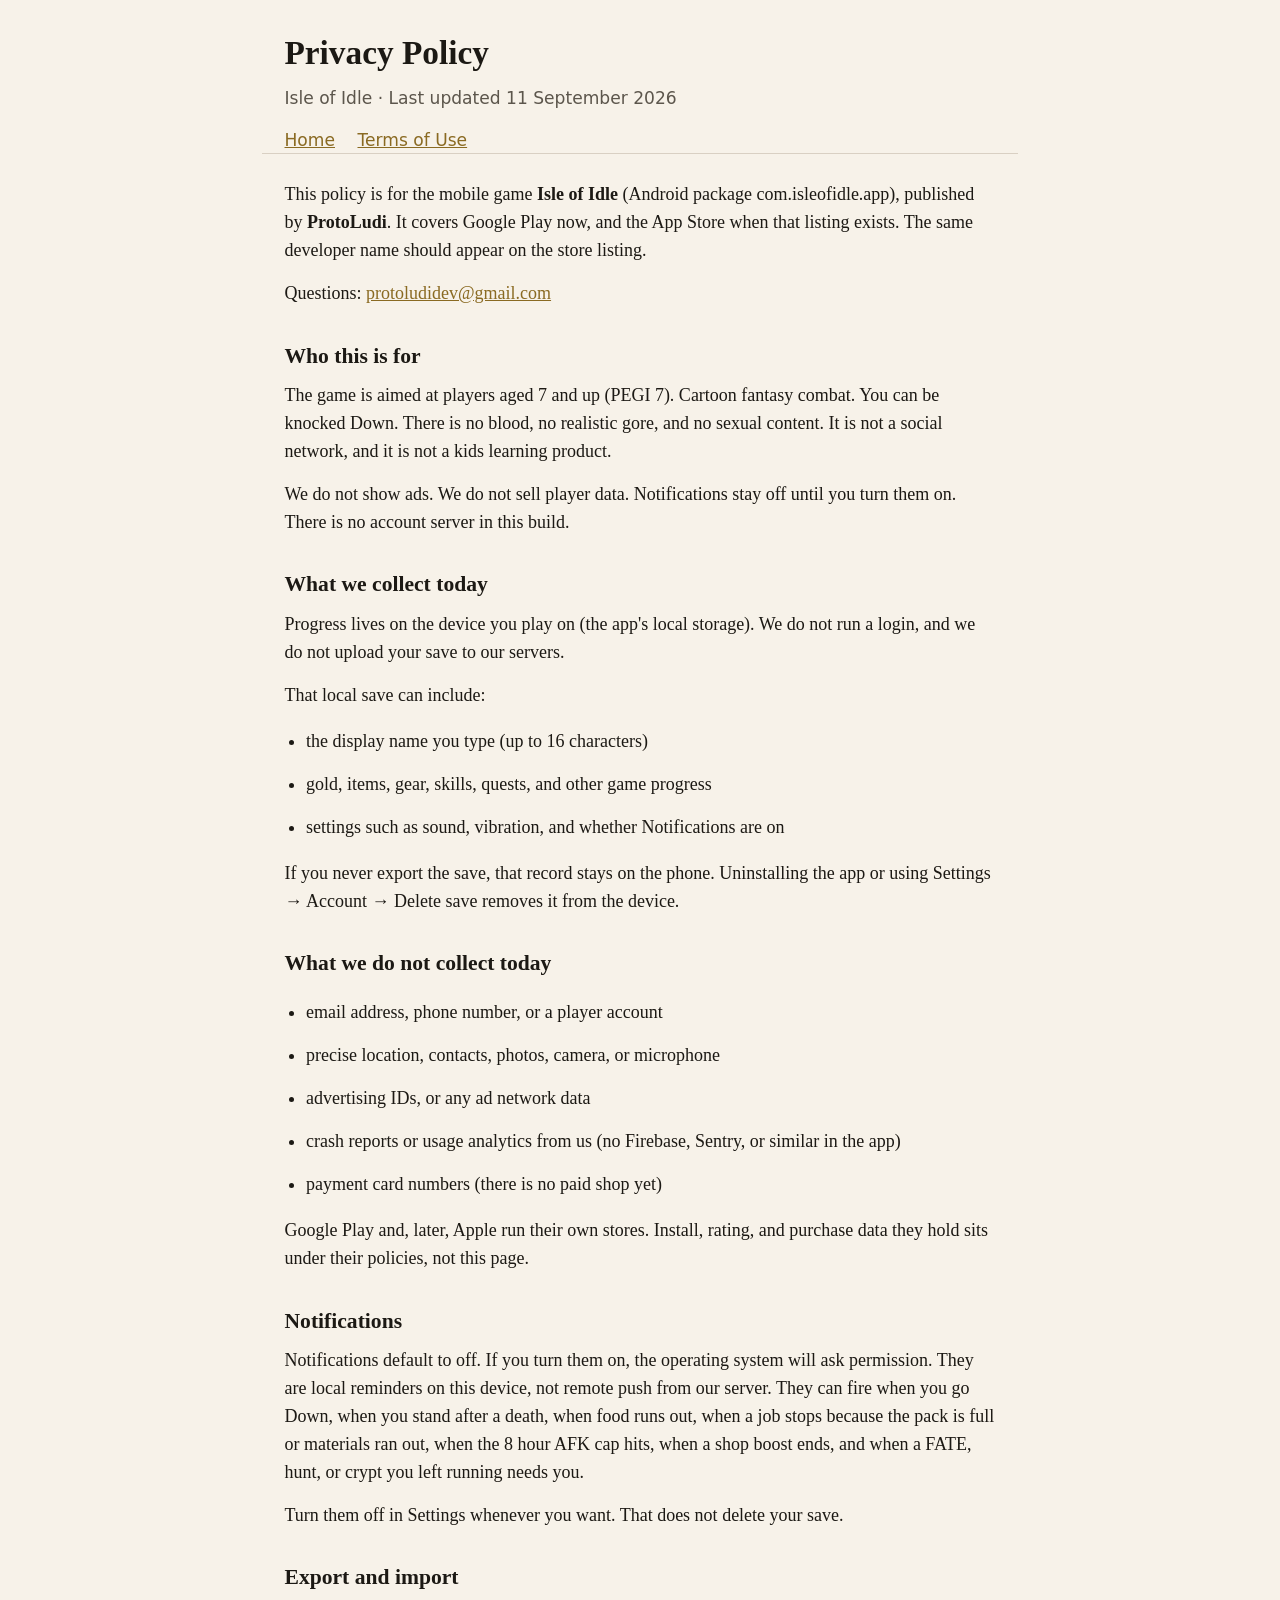
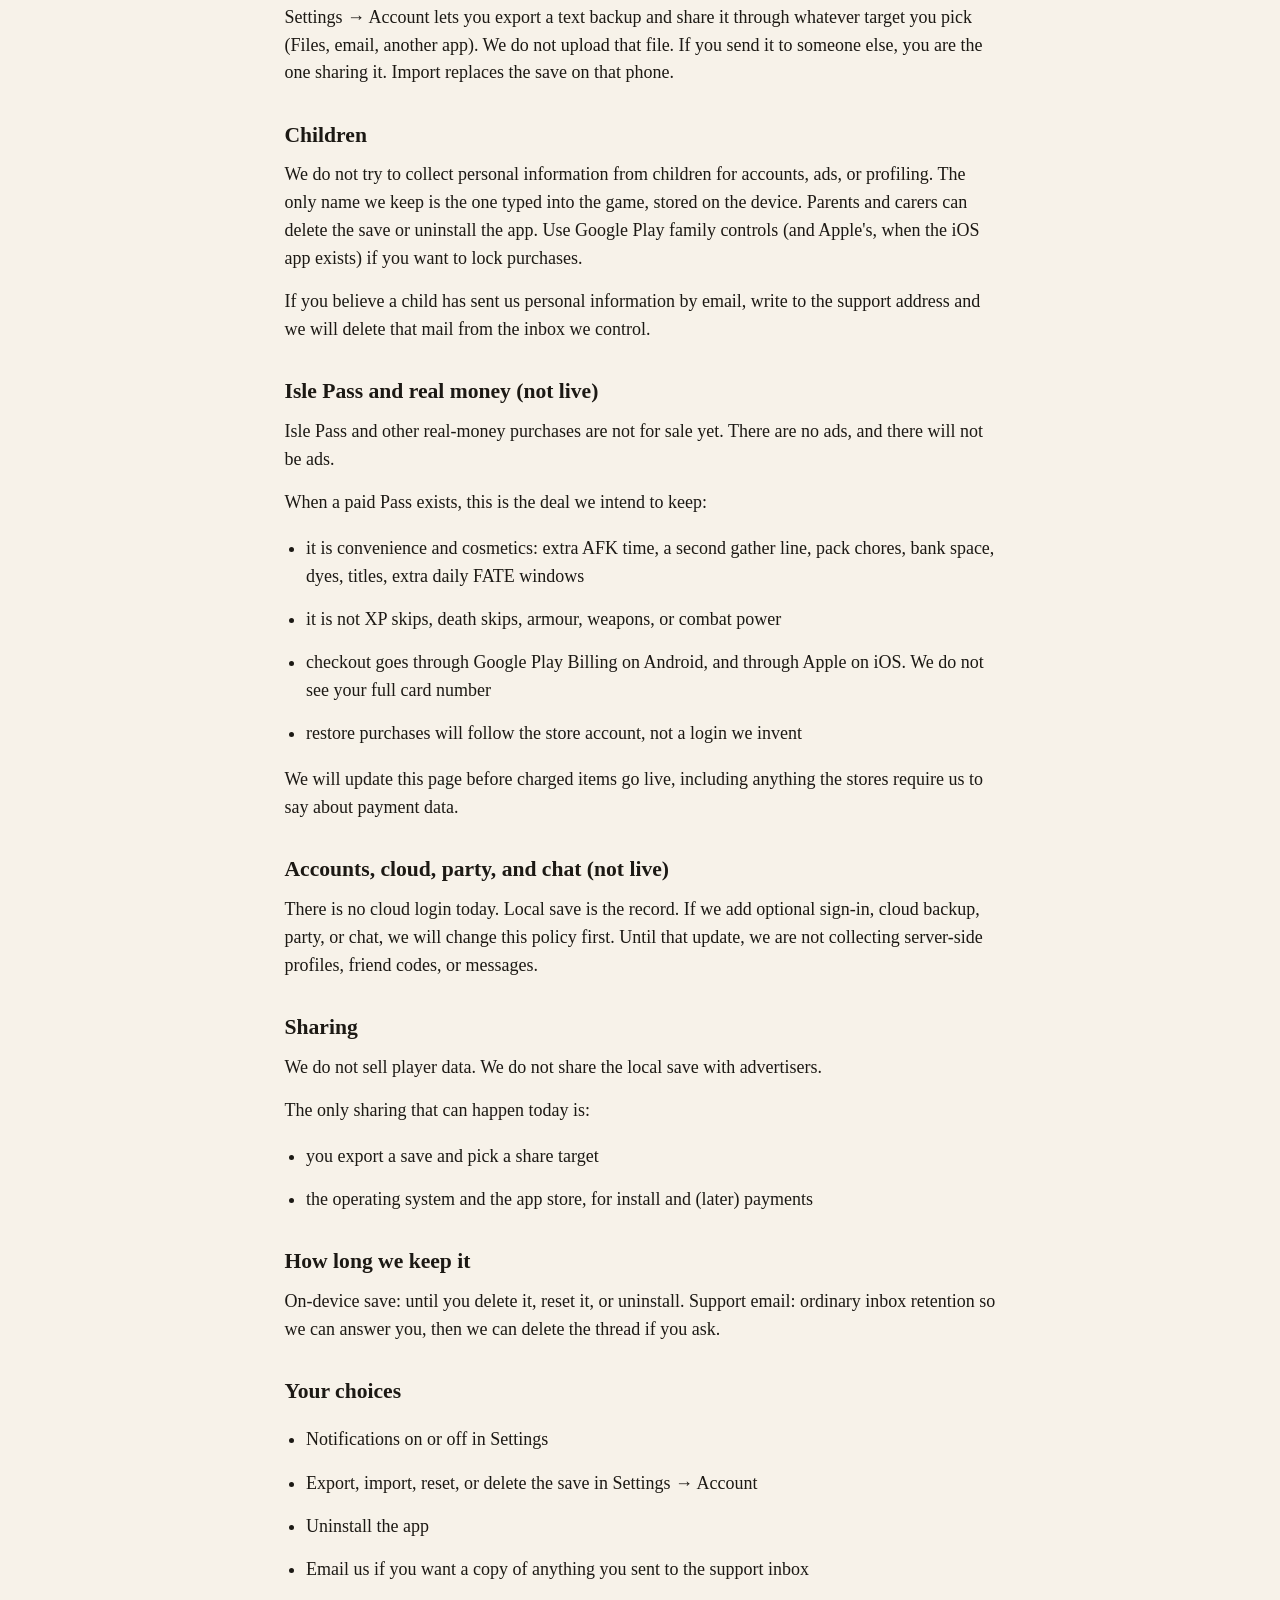
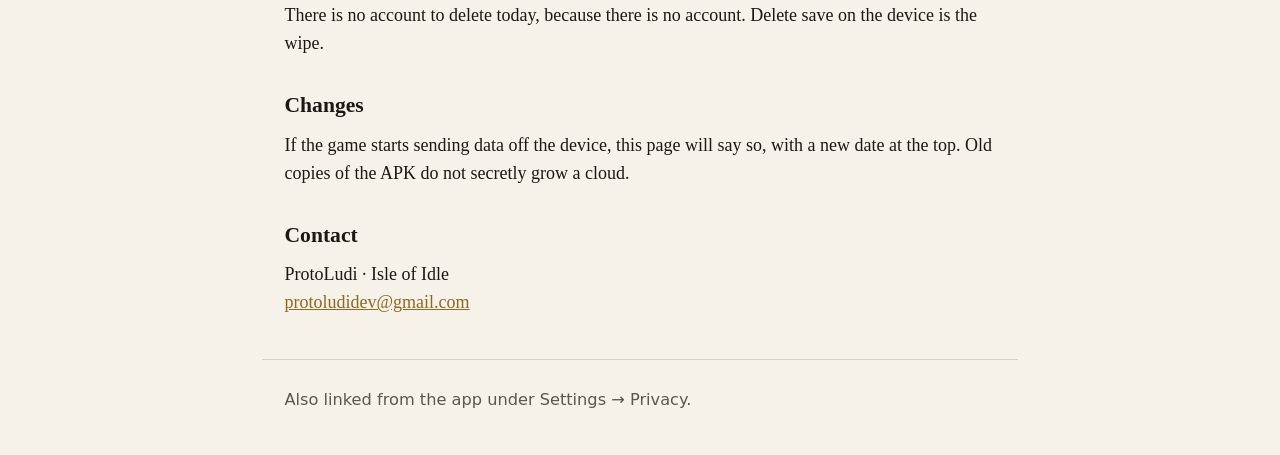
==== privacy/index.html @ cade4b21 "Publish Isle of Idle privacy and terms pages for Play Console. Co-authored-by: Cursor <cursoragent@c" ====
<!DOCTYPE html>
<html lang="en">
  <head>
    <meta charset="utf-8" />
    <meta name="viewport" content="width=device-width, initial-scale=1" />
    <title>Privacy Policy — Isle of Idle</title>
    <link rel="stylesheet" href="../legal.css" />
  </head>
  <body>
    <header>
      <h1>Privacy Policy</h1>
      <p class="meta">Isle of Idle · Last updated 11 September 2026</p>
      <nav>
        <a href="../">Home</a>
        <a href="../terms/">Terms of Use</a>
      </nav>
    </header>
    <main>
      <p>
        This policy is for the mobile game <strong>Isle of Idle</strong> (Android package
        com.isleofidle.app), published by <strong>ProtoLudi</strong>. It covers
        Google Play now, and the App Store when that listing exists. The same developer name
        should appear on the store listing.
      </p>
      <p>
        Questions: <a href="mailto:protoludidev@gmail.com">protoludidev@gmail.com</a>
      </p>

      <h2>Who this is for</h2>
      <p>
        The game is aimed at players aged 7 and up (PEGI 7). Cartoon fantasy combat. You can be
        knocked Down. There is no blood, no realistic gore, and no sexual content. It is not a
        social network, and it is not a kids learning product.
      </p>
      <p>
        We do not show ads. We do not sell player data. Notifications stay off until you turn
        them on. There is no account server in this build.
      </p>

      <h2>What we collect today</h2>
      <p>
        Progress lives on the device you play on (the app's local storage). We do not run a
        login, and we do not upload your save to our servers.
      </p>
      <p>That local save can include:</p>
      <ul>
        <li>the display name you type (up to 16 characters)</li>
        <li>gold, items, gear, skills, quests, and other game progress</li>
        <li>settings such as sound, vibration, and whether Notifications are on</li>
      </ul>
      <p>
        If you never export the save, that record stays on the phone. Uninstalling the app or
        using Settings → Account → Delete save removes it from the device.
      </p>

      <h2>What we do not collect today</h2>
      <ul>
        <li>email address, phone number, or a player account</li>
        <li>precise location, contacts, photos, camera, or microphone</li>
        <li>advertising IDs, or any ad network data</li>
        <li>crash reports or usage analytics from us (no Firebase, Sentry, or similar in the app)</li>
        <li>payment card numbers (there is no paid shop yet)</li>
      </ul>
      <p>
        Google Play and, later, Apple run their own stores. Install, rating, and purchase data
        they hold sits under their policies, not this page.
      </p>

      <h2>Notifications</h2>
      <p>
        Notifications default to off. If you turn them on, the operating system will ask
        permission. They are local reminders on this device, not remote push from our server.
        They can fire when you go Down, when you stand after a death, when food runs out, when a
        job stops because the pack is full or materials ran out, when the 8 hour AFK cap hits,
        when a shop boost ends, and when a FATE, hunt, or crypt you left running needs you.
      </p>
      <p>Turn them off in Settings whenever you want. That does not delete your save.</p>

      <h2>Export and import</h2>
      <p>
        Settings → Account lets you export a text backup and share it through whatever target
        you pick (Files, email, another app). We do not upload that file. If you send it to
        someone else, you are the one sharing it. Import replaces the save on that phone.
      </p>

      <h2>Children</h2>
      <p>
        We do not try to collect personal information from children for accounts, ads, or
        profiling. The only name we keep is the one typed into the game, stored on the device.
        Parents and carers can delete the save or uninstall the app. Use Google Play family
        controls (and Apple's, when the iOS app exists) if you want to lock purchases.
      </p>
      <p>
        If you believe a child has sent us personal information by email, write to the support
        address and we will delete that mail from the inbox we control.
      </p>

      <h2>Isle Pass and real money (not live)</h2>
      <p>
        Isle Pass and other real-money purchases are not for sale yet. There are no ads, and
        there will not be ads.
      </p>
      <p>When a paid Pass exists, this is the deal we intend to keep:</p>
      <ul>
        <li>
          it is convenience and cosmetics: extra AFK time, a second gather line, pack chores,
          bank space, dyes, titles, extra daily FATE windows
        </li>
        <li>it is not XP skips, death skips, armour, weapons, or combat power</li>
        <li>
          checkout goes through Google Play Billing on Android, and through Apple on iOS. We do
          not see your full card number
        </li>
        <li>restore purchases will follow the store account, not a login we invent</li>
      </ul>
      <p>
        We will update this page before charged items go live, including anything the stores
        require us to say about payment data.
      </p>

      <h2>Accounts, cloud, party, and chat (not live)</h2>
      <p>
        There is no cloud login today. Local save is the record. If we add optional sign-in,
        cloud backup, party, or chat, we will change this policy first. Until that update, we
        are not collecting server-side profiles, friend codes, or messages.
      </p>

      <h2>Sharing</h2>
      <p>We do not sell player data. We do not share the local save with advertisers.</p>
      <p>The only sharing that can happen today is:</p>
      <ul>
        <li>you export a save and pick a share target</li>
        <li>the operating system and the app store, for install and (later) payments</li>
      </ul>

      <h2>How long we keep it</h2>
      <p>
        On-device save: until you delete it, reset it, or uninstall. Support email: ordinary
        inbox retention so we can answer you, then we can delete the thread if you ask.
      </p>

      <h2>Your choices</h2>
      <ul>
        <li>Notifications on or off in Settings</li>
        <li>Export, import, reset, or delete the save in Settings → Account</li>
        <li>Uninstall the app</li>
        <li>Email us if you want a copy of anything you sent to the support inbox</li>
      </ul>
      <p>
        There is no account to delete today, because there is no account. Delete save on the
        device is the wipe.
      </p>

      <h2>Changes</h2>
      <p>
        If the game starts sending data off the device, this page will say so, with a new date
        at the top. Old copies of the APK do not secretly grow a cloud.
      </p>

      <h2>Contact</h2>
      <p>
        ProtoLudi · Isle of Idle<br />
        <a href="mailto:protoludidev@gmail.com">protoludidev@gmail.com</a>
      </p>
    </main>
    <footer>
      <p>Also linked from the app under Settings → Privacy.</p>
    </footer>
  </body>
</html>
---- legal.css ----
:root {
  color-scheme: light;
  --ink: #1c1914;
  --muted: #5c564c;
  --line: #d9d0c3;
  --paper: #f7f2e9;
  --gold: #8a6a22;
}

* {
  box-sizing: border-box;
}

html,
body {
  margin: 0;
  padding: 0;
  background: var(--paper);
  color: var(--ink);
  font: 18px/1.55 Georgia, "Times New Roman", serif;
}

a {
  color: var(--gold);
}

header,
main,
footer {
  max-width: 42rem;
  margin: 0 auto;
  padding: 1.5rem 1.25rem;
}

header {
  padding-bottom: 0;
  border-bottom: 1px solid var(--line);
}

nav {
  display: flex;
  flex-wrap: wrap;
  gap: 0.75rem 1.25rem;
  margin-top: 0.75rem;
  font-family: system-ui, sans-serif;
  font-size: 0.95rem;
}

h1 {
  font-size: 1.85rem;
  margin: 0 0 0.35rem;
}

h2 {
  font-size: 1.2rem;
  margin: 1.75rem 0 0.5rem;
}

p,
li {
  margin: 0 0 0.85rem;
}

ul {
  padding-left: 1.2rem;
}

.meta {
  color: var(--muted);
  font-family: system-ui, sans-serif;
  font-size: 0.95rem;
}

footer {
  color: var(--muted);
  font-family: system-ui, sans-serif;
  font-size: 0.9rem;
  border-top: 1px solid var(--line);
}
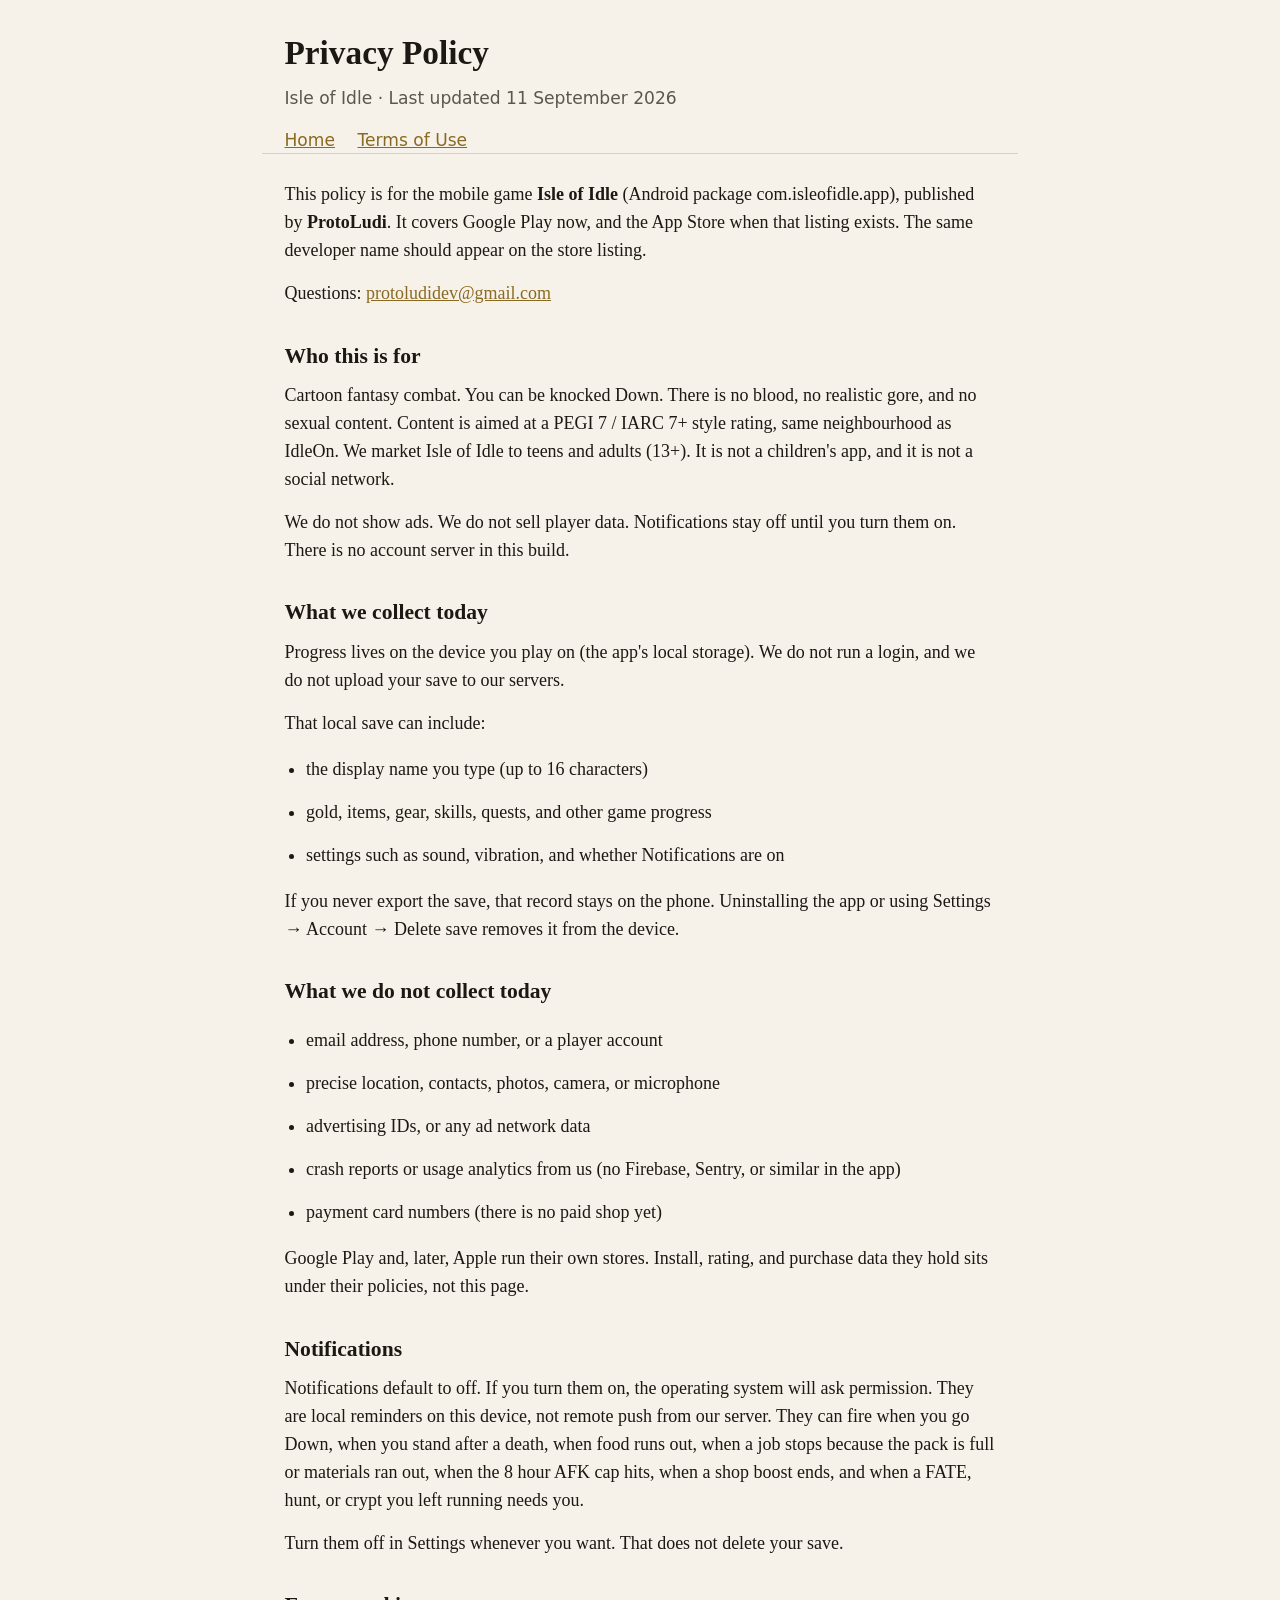
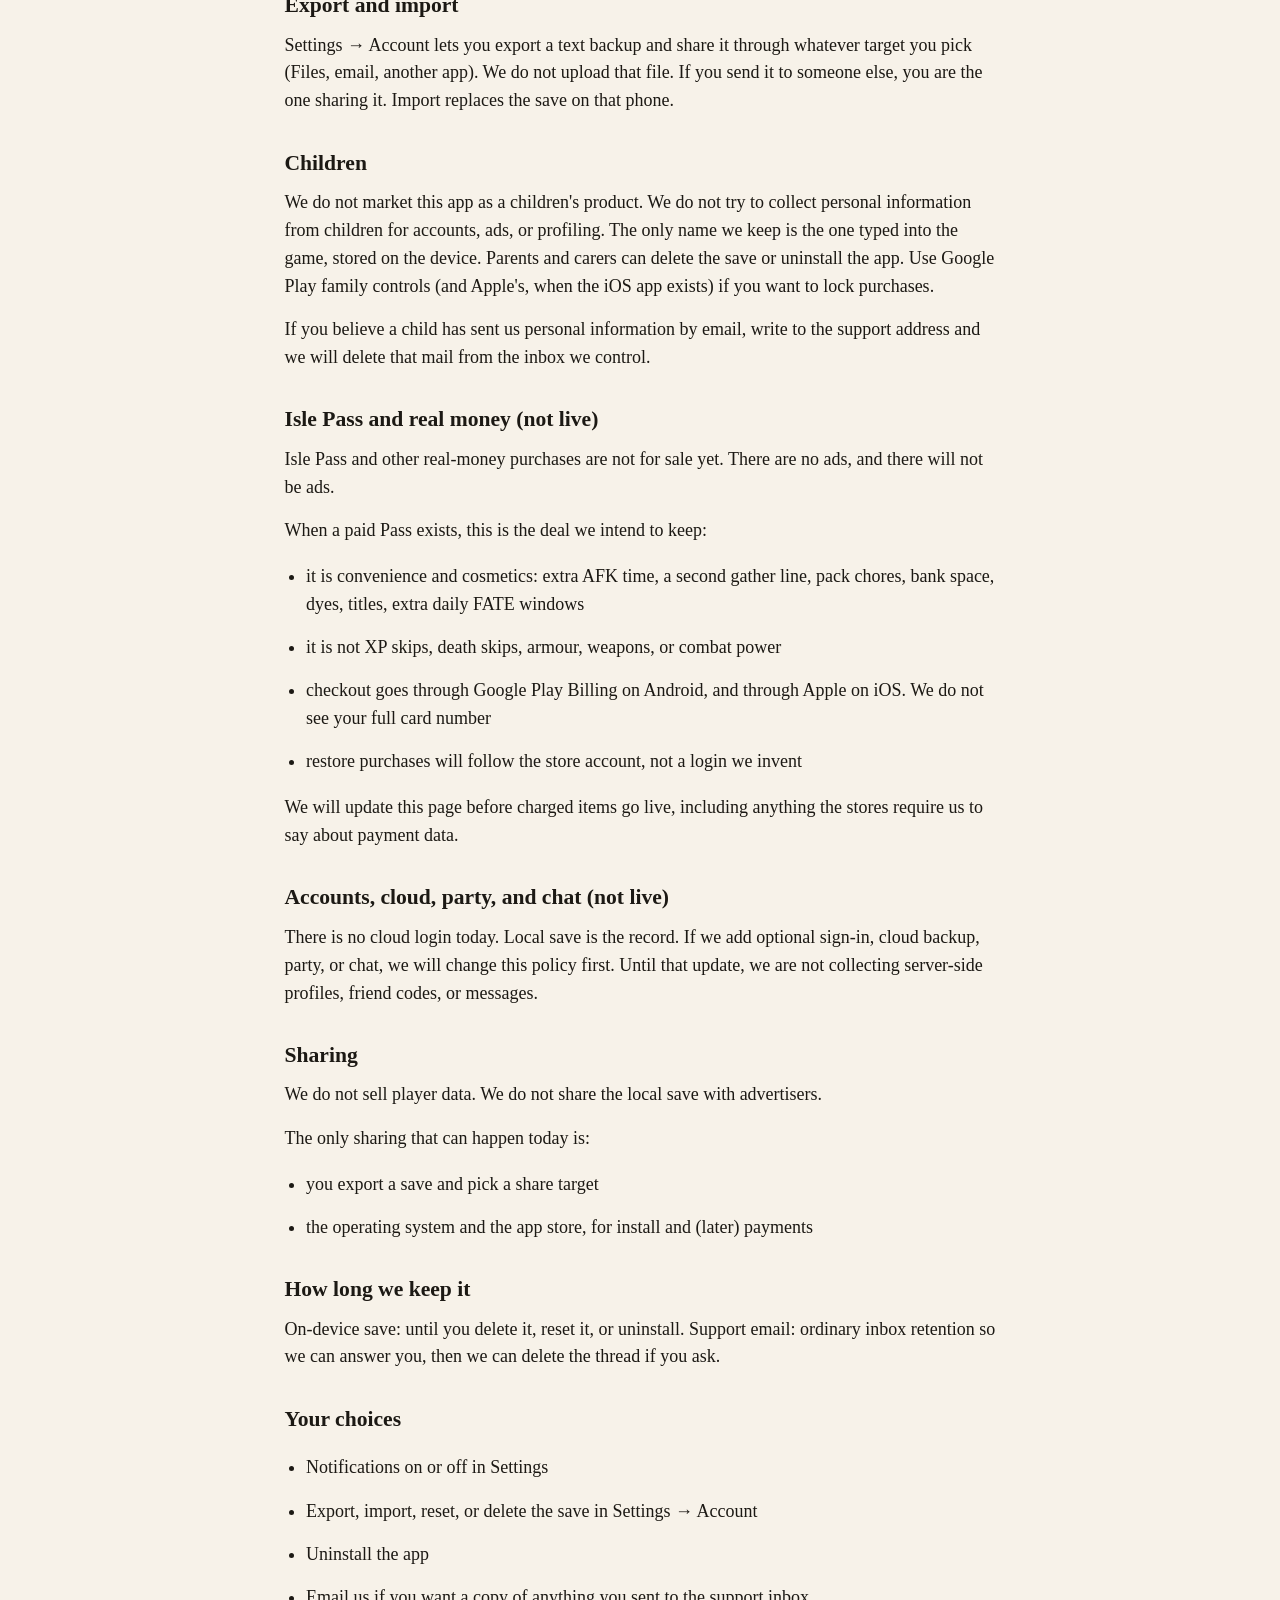
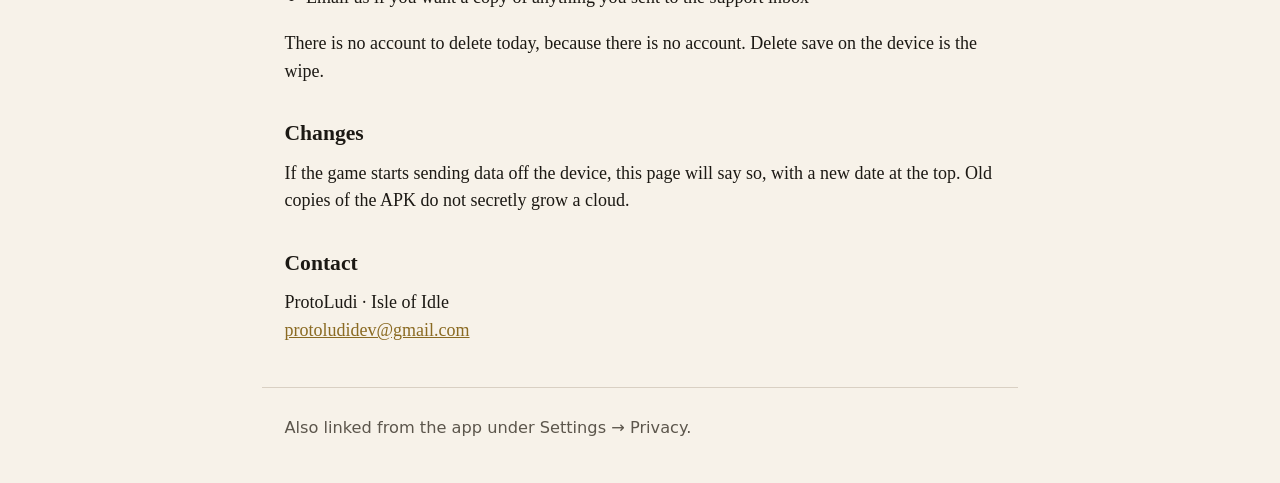
==== commit 08f1aa45: "Clarify PEGI 7 content vs 13+ marketing so Play Families does not apply. Co-authored-by: Cursor <cur" ====
--- a/privacy/index.html
+++ b/privacy/index.html
@@ -28,9 +28,9 @@
 
       <h2>Who this is for</h2>
       <p>
-        The game is aimed at players aged 7 and up (PEGI 7). Cartoon fantasy combat. You can be
-        knocked Down. There is no blood, no realistic gore, and no sexual content. It is not a
-        social network, and it is not a kids learning product.
+        Cartoon fantasy combat. You can be knocked Down. There is no blood, no realistic gore, and no sexual
+        content. Content is aimed at a PEGI 7 / IARC 7+ style rating, same neighbourhood as IdleOn. We market
+        Isle of Idle to teens and adults (13+). It is not a children's app, and it is not a social network.
       </p>
       <p>
         We do not show ads. We do not sell player data. Notifications stay off until you turn
@@ -85,9 +85,9 @@
 
       <h2>Children</h2>
       <p>
-        We do not try to collect personal information from children for accounts, ads, or
-        profiling. The only name we keep is the one typed into the game, stored on the device.
-        Parents and carers can delete the save or uninstall the app. Use Google Play family
+        We do not market this app as a children's product. We do not try to collect personal information from
+        children for accounts, ads, or profiling. The only name we keep is the one typed into the game, stored
+        on the device. Parents and carers can delete the save or uninstall the app. Use Google Play family
         controls (and Apple's, when the iOS app exists) if you want to lock purchases.
       </p>
       <p>
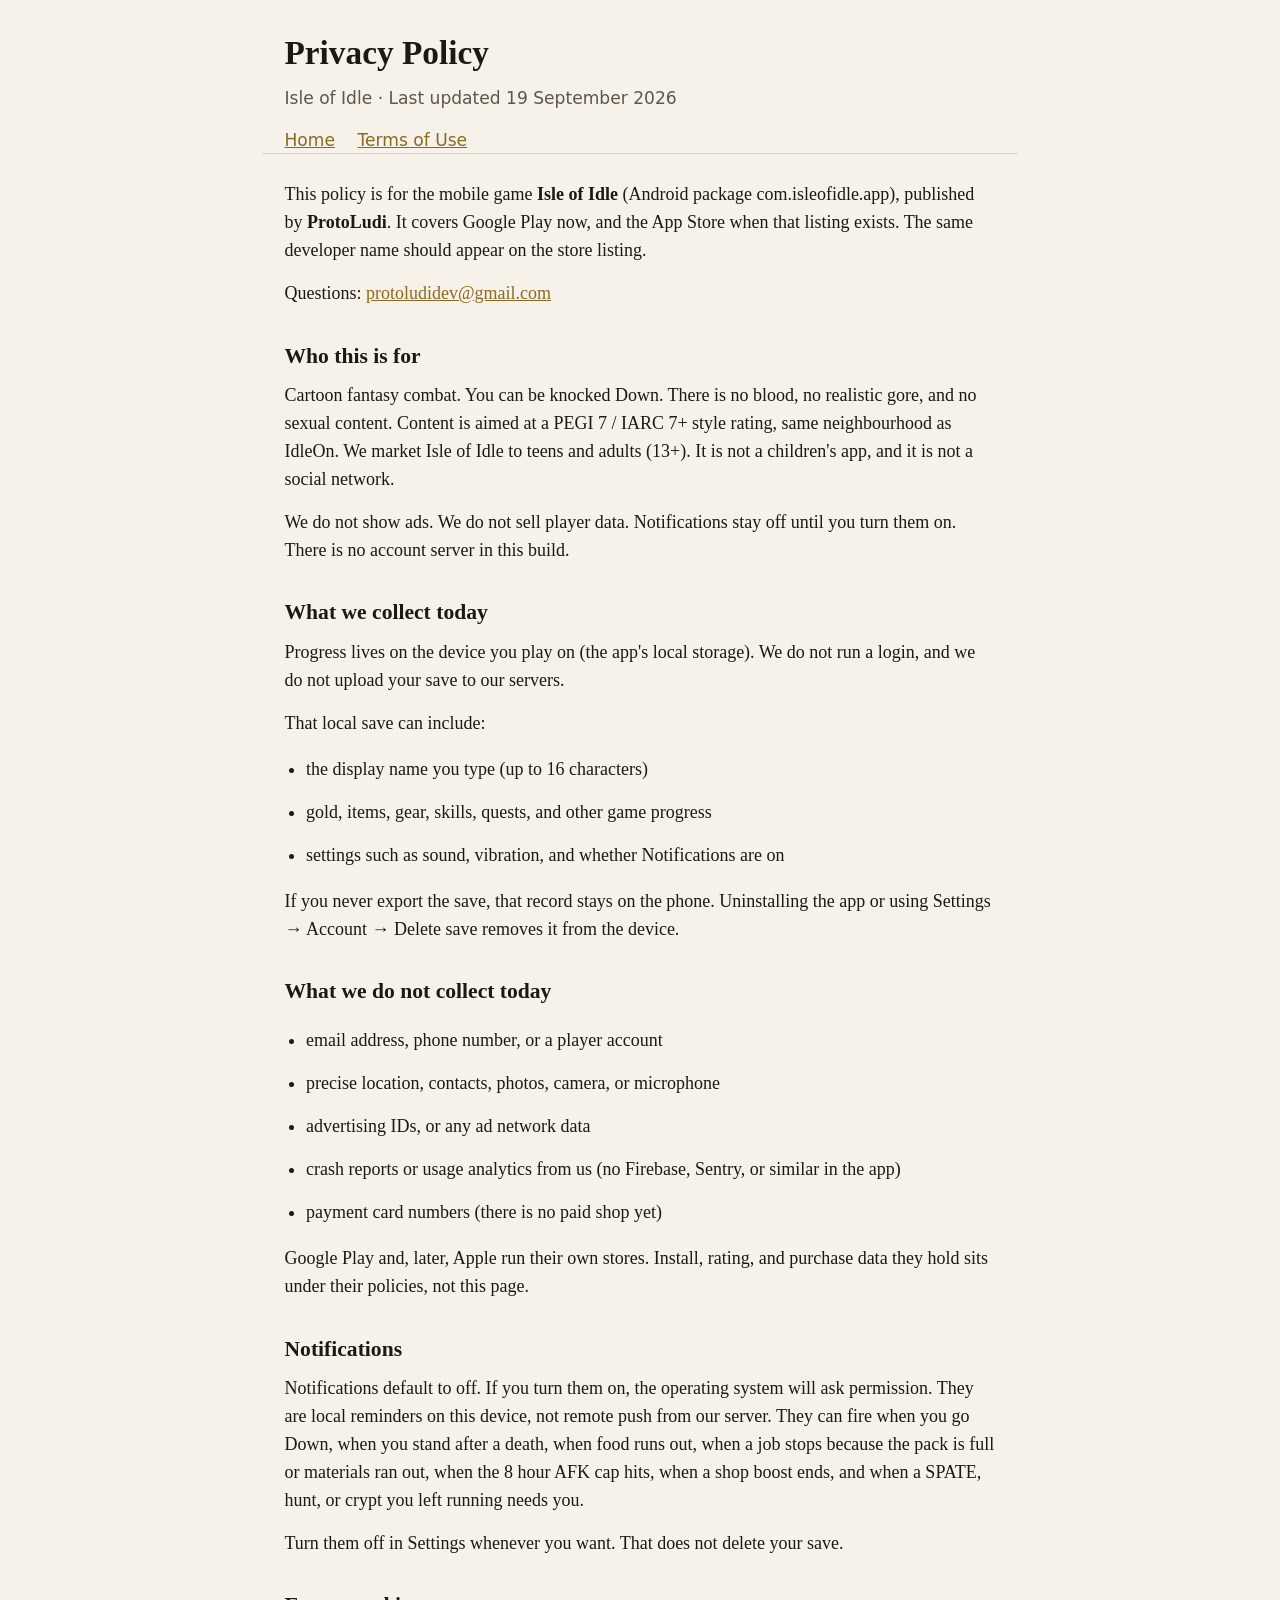
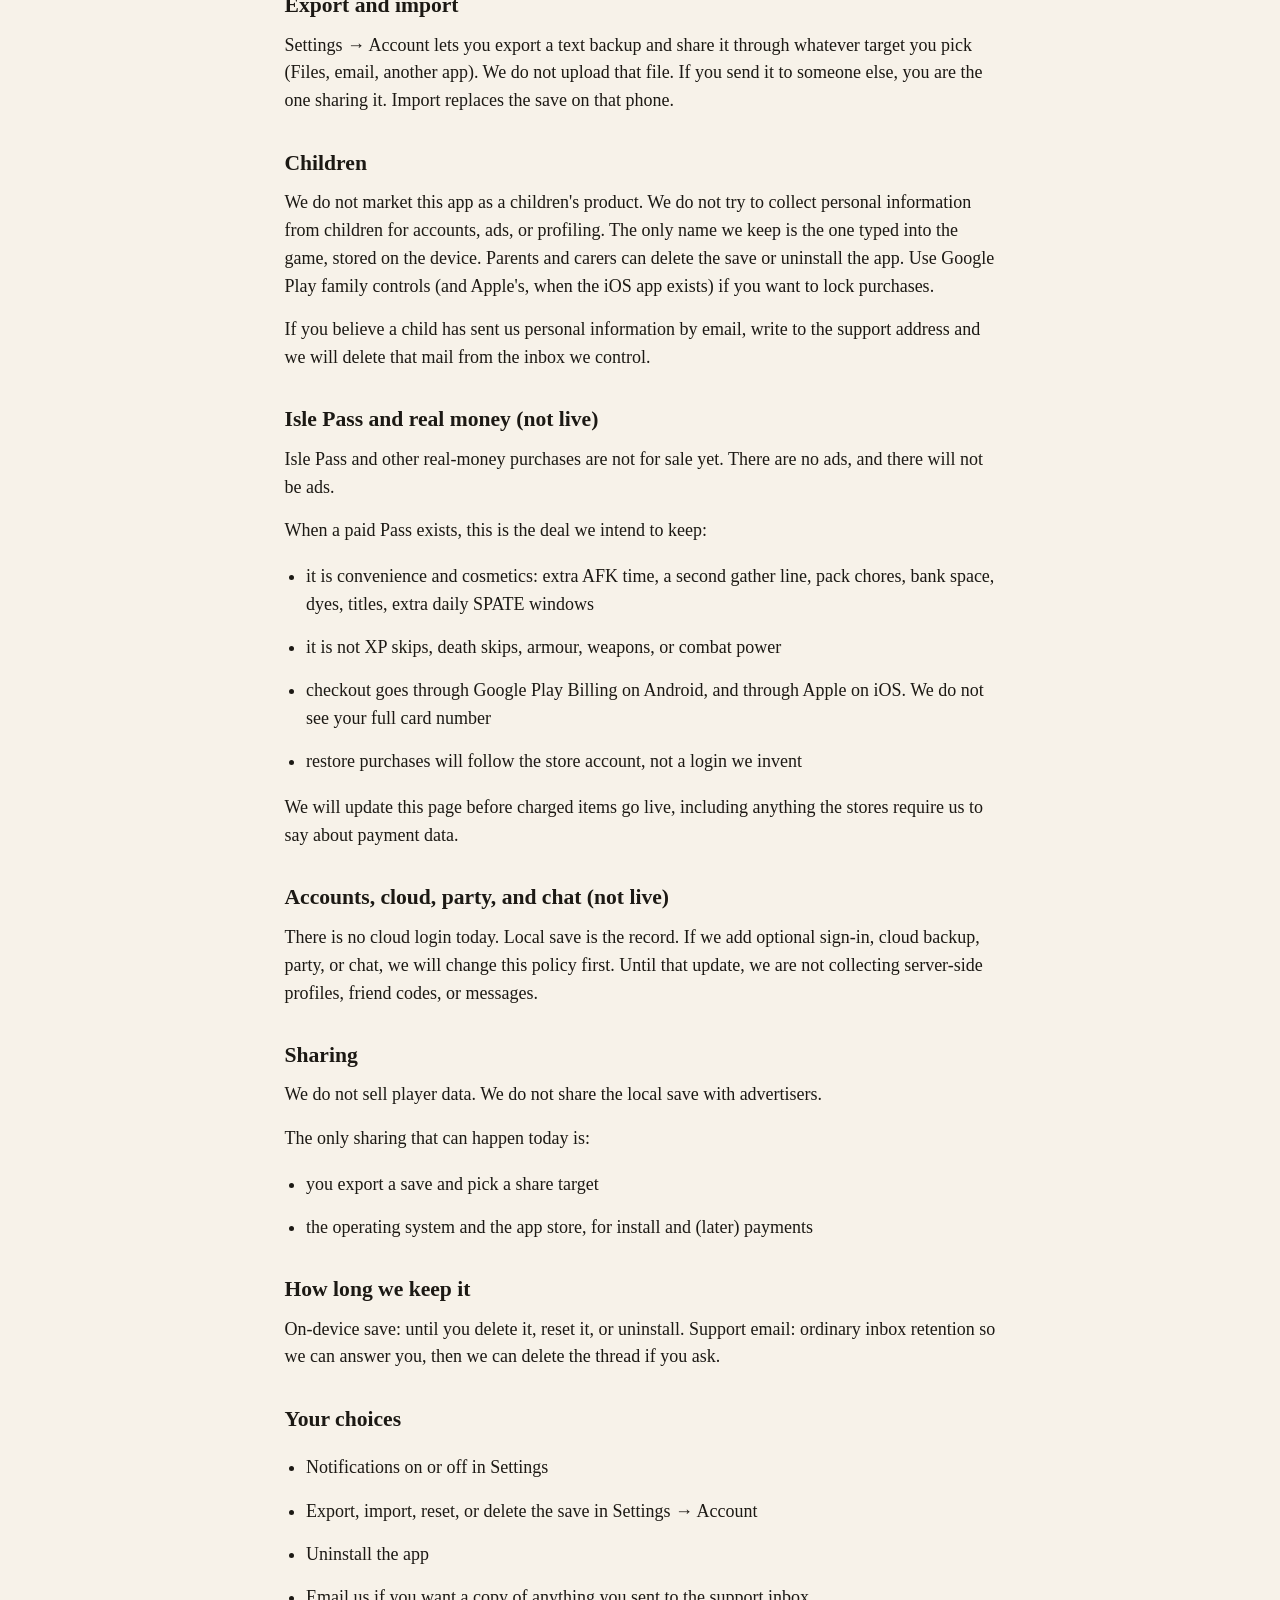
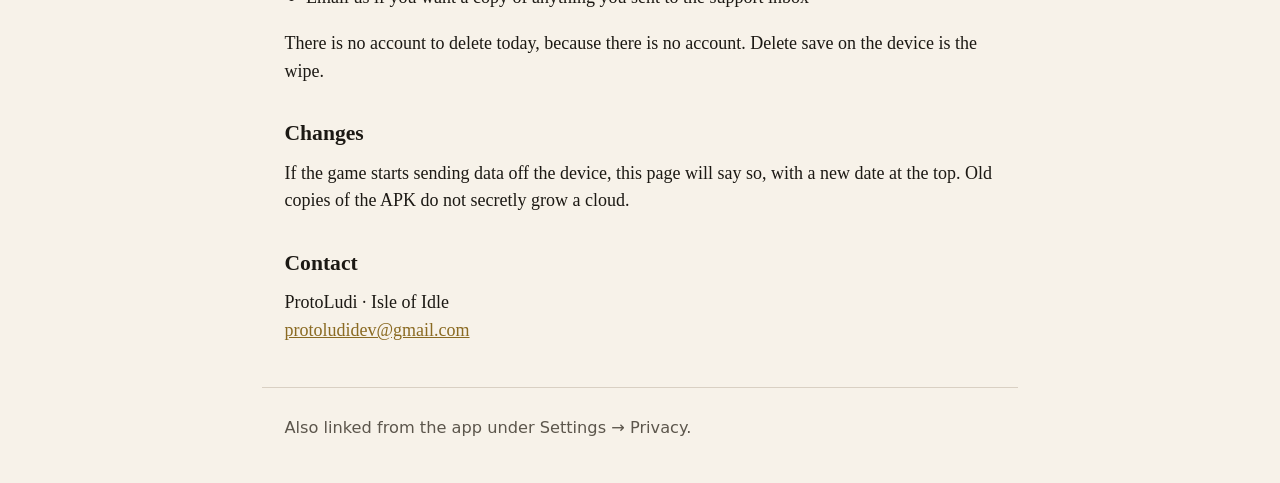
==== commit dba1c3b2: "Update index.html Change of FATE to SPATE" ====
--- a/privacy/index.html
+++ b/privacy/index.html
@@ -9,7 +9,7 @@
   <body>
     <header>
       <h1>Privacy Policy</h1>
-      <p class="meta">Isle of Idle · Last updated 11 September 2026</p>
+      <p class="meta">Isle of Idle · Last updated 19 September 2026</p>
       <nav>
         <a href="../">Home</a>
         <a href="../terms/">Terms of Use</a>
@@ -72,7 +72,7 @@
         permission. They are local reminders on this device, not remote push from our server.
         They can fire when you go Down, when you stand after a death, when food runs out, when a
         job stops because the pack is full or materials ran out, when the 8 hour AFK cap hits,
-        when a shop boost ends, and when a FATE, hunt, or crypt you left running needs you.
+        when a shop boost ends, and when a SPATE, hunt, or crypt you left running needs you.
       </p>
       <p>Turn them off in Settings whenever you want. That does not delete your save.</p>
 
@@ -104,7 +104,7 @@
       <ul>
         <li>
           it is convenience and cosmetics: extra AFK time, a second gather line, pack chores,
-          bank space, dyes, titles, extra daily FATE windows
+          bank space, dyes, titles, extra daily SPATE windows
         </li>
         <li>it is not XP skips, death skips, armour, weapons, or combat power</li>
         <li>
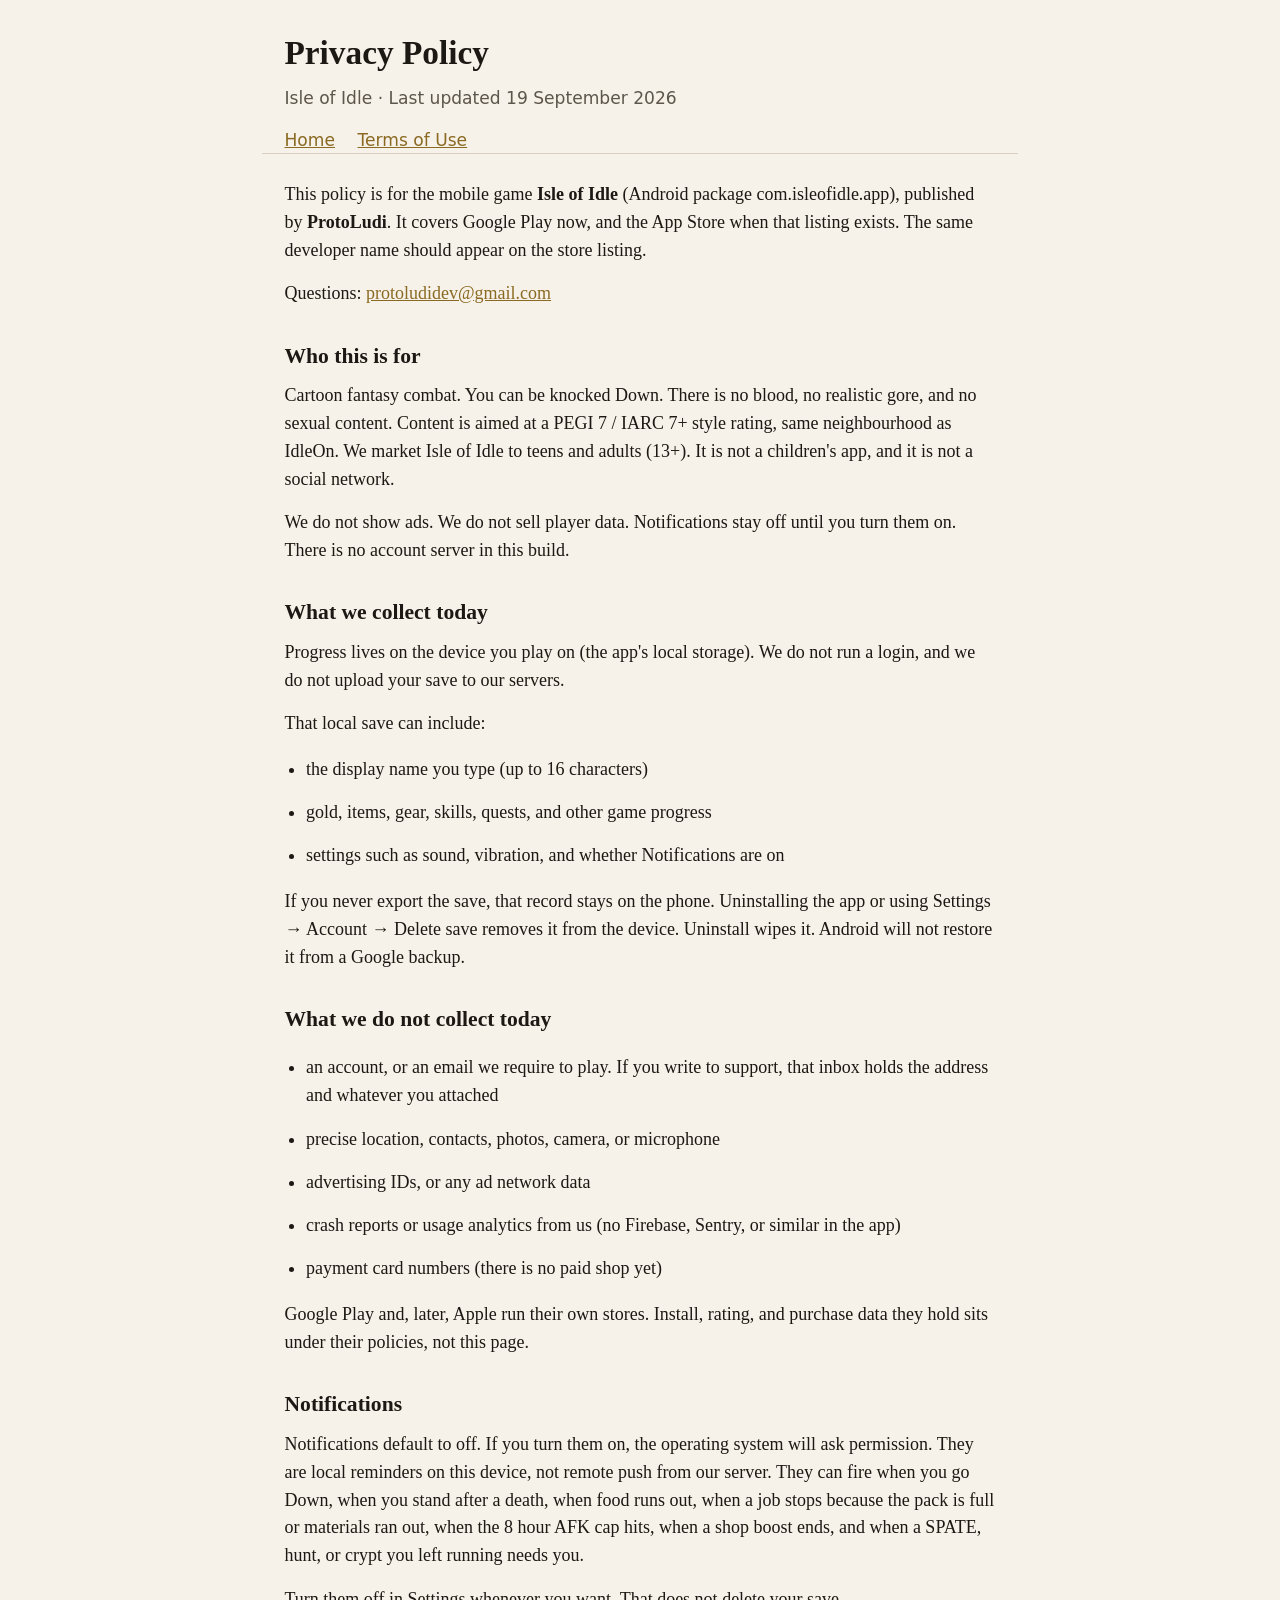
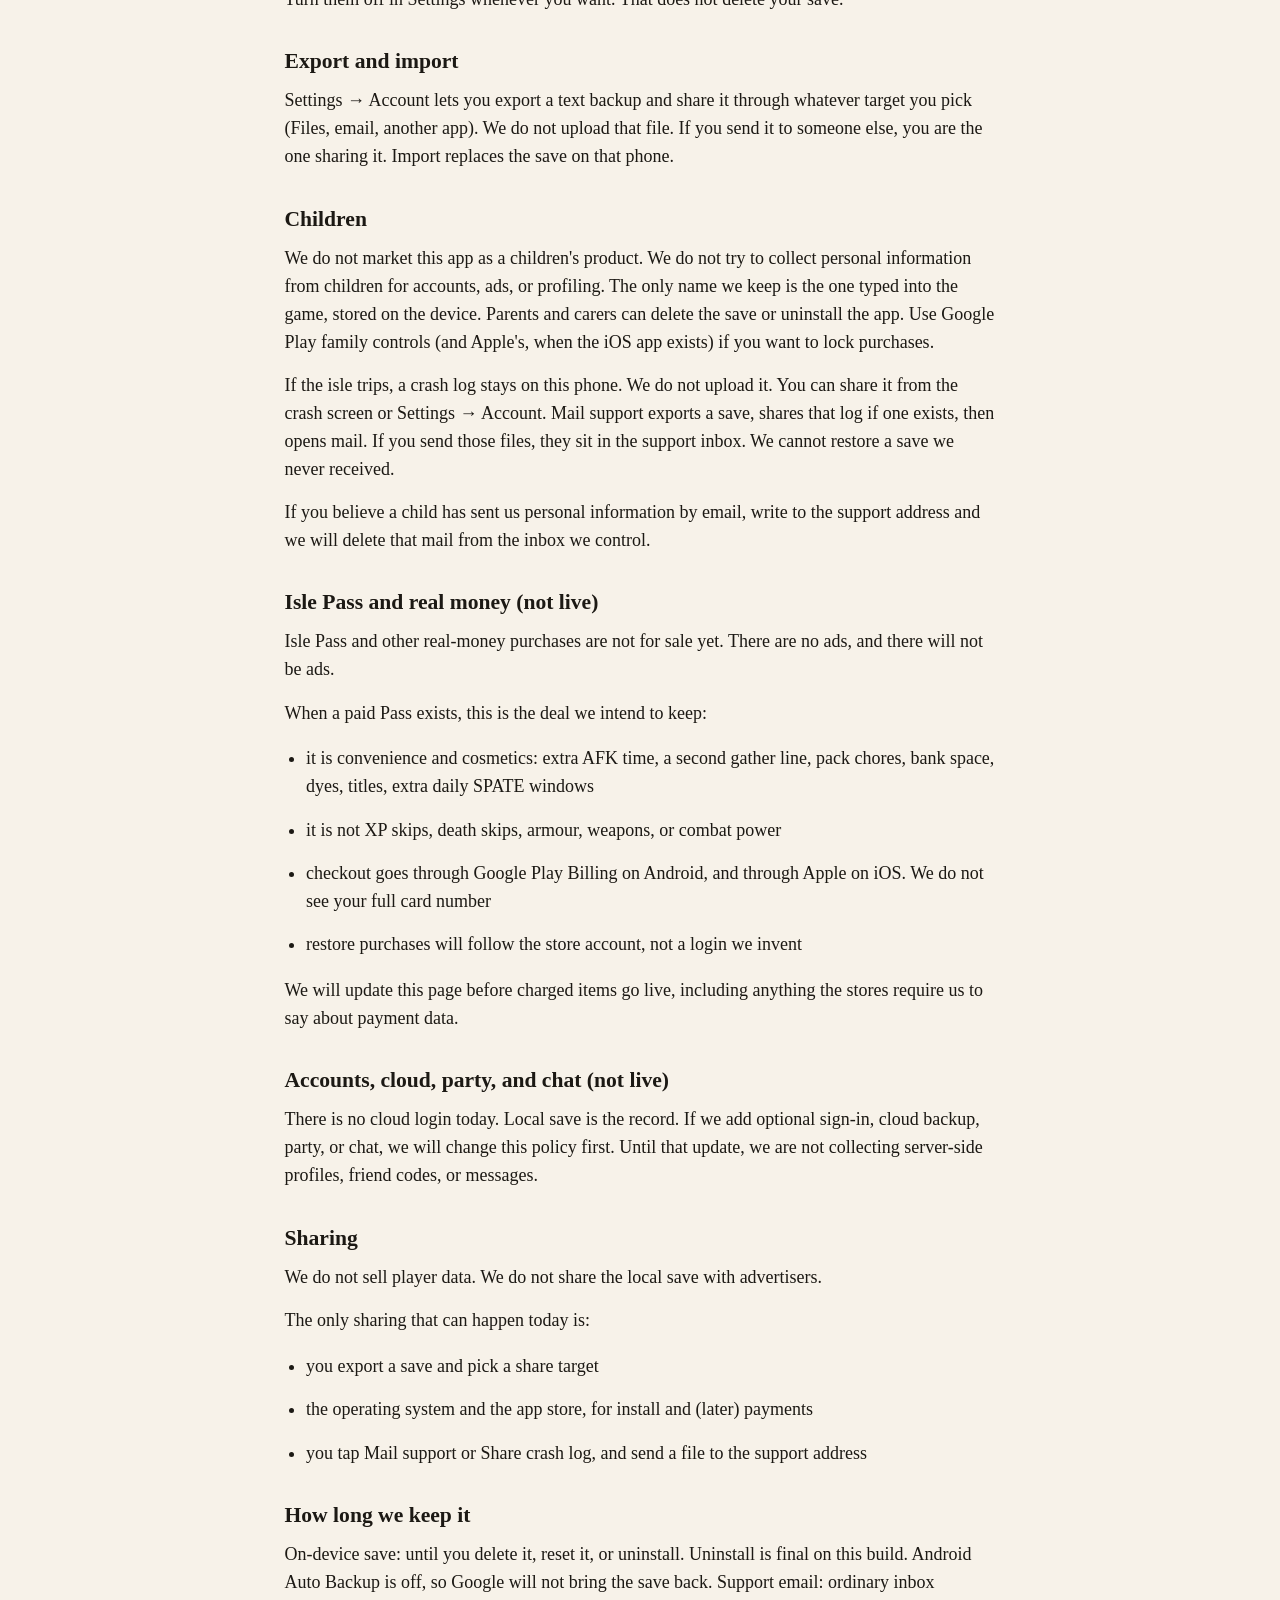
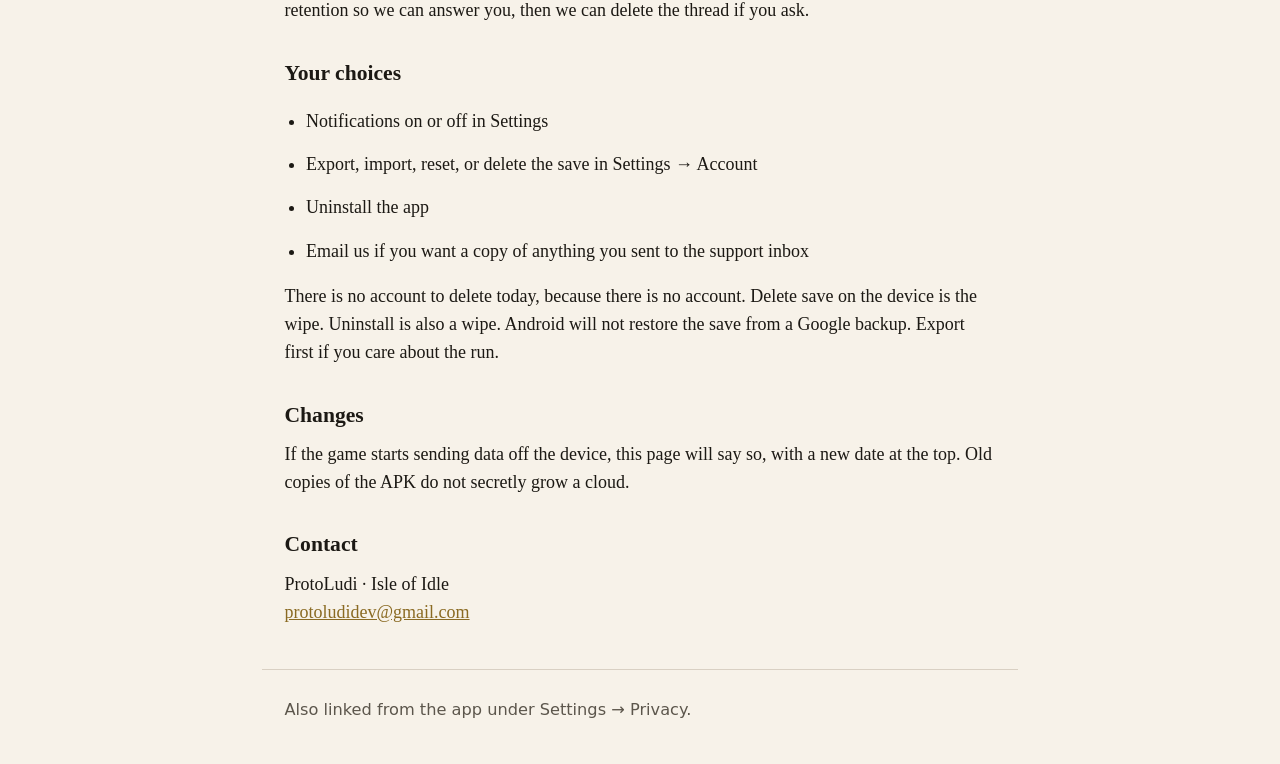
==== commit 1b6e3493: "Update index.html amendments to data" ====
--- a/privacy/index.html
+++ b/privacy/index.html
@@ -49,13 +49,12 @@
         <li>settings such as sound, vibration, and whether Notifications are on</li>
       </ul>
       <p>
-        If you never export the save, that record stays on the phone. Uninstalling the app or
-        using Settings → Account → Delete save removes it from the device.
+        If you never export the save, that record stays on the phone. Uninstalling the app or using Settings → Account → Delete save removes it from the device. Uninstall wipes it. Android will not restore it from a Google backup.
       </p>
 
       <h2>What we do not collect today</h2>
       <ul>
-        <li>email address, phone number, or a player account</li>
+        <li>an account, or an email we require to play. If you write to support, that inbox holds the address and whatever you attached</li>
         <li>precise location, contacts, photos, camera, or microphone</li>
         <li>advertising IDs, or any ad network data</li>
         <li>crash reports or usage analytics from us (no Firebase, Sentry, or similar in the app)</li>
@@ -89,6 +88,9 @@
         children for accounts, ads, or profiling. The only name we keep is the one typed into the game, stored
         on the device. Parents and carers can delete the save or uninstall the app. Use Google Play family
         controls (and Apple's, when the iOS app exists) if you want to lock purchases.
+      </p>
+      <p>
+        If the isle trips, a crash log stays on this phone. We do not upload it. You can share it from the crash screen or Settings → Account. Mail support exports a save, shares that log if one exists, then opens mail. If you send those files, they sit in the support inbox. We cannot restore a save we never received.
       </p>
       <p>
         If you believe a child has sent us personal information by email, write to the support
@@ -131,11 +133,12 @@
       <ul>
         <li>you export a save and pick a share target</li>
         <li>the operating system and the app store, for install and (later) payments</li>
+        <li>you tap Mail support or Share crash log, and send a file to the support address</li>
       </ul>
 
       <h2>How long we keep it</h2>
       <p>
-        On-device save: until you delete it, reset it, or uninstall. Support email: ordinary
+        On-device save: until you delete it, reset it, or uninstall. Uninstall is final on this build. Android Auto Backup is off, so Google will not bring the save back. Support email: ordinary
         inbox retention so we can answer you, then we can delete the thread if you ask.
       </p>
 
@@ -147,8 +150,7 @@
         <li>Email us if you want a copy of anything you sent to the support inbox</li>
       </ul>
       <p>
-        There is no account to delete today, because there is no account. Delete save on the
-        device is the wipe.
+        There is no account to delete today, because there is no account. Delete save on the device is the wipe. Uninstall is also a wipe. Android will not restore the save from a Google backup. Export first if you care about the run.
       </p>
 
       <h2>Changes</h2>
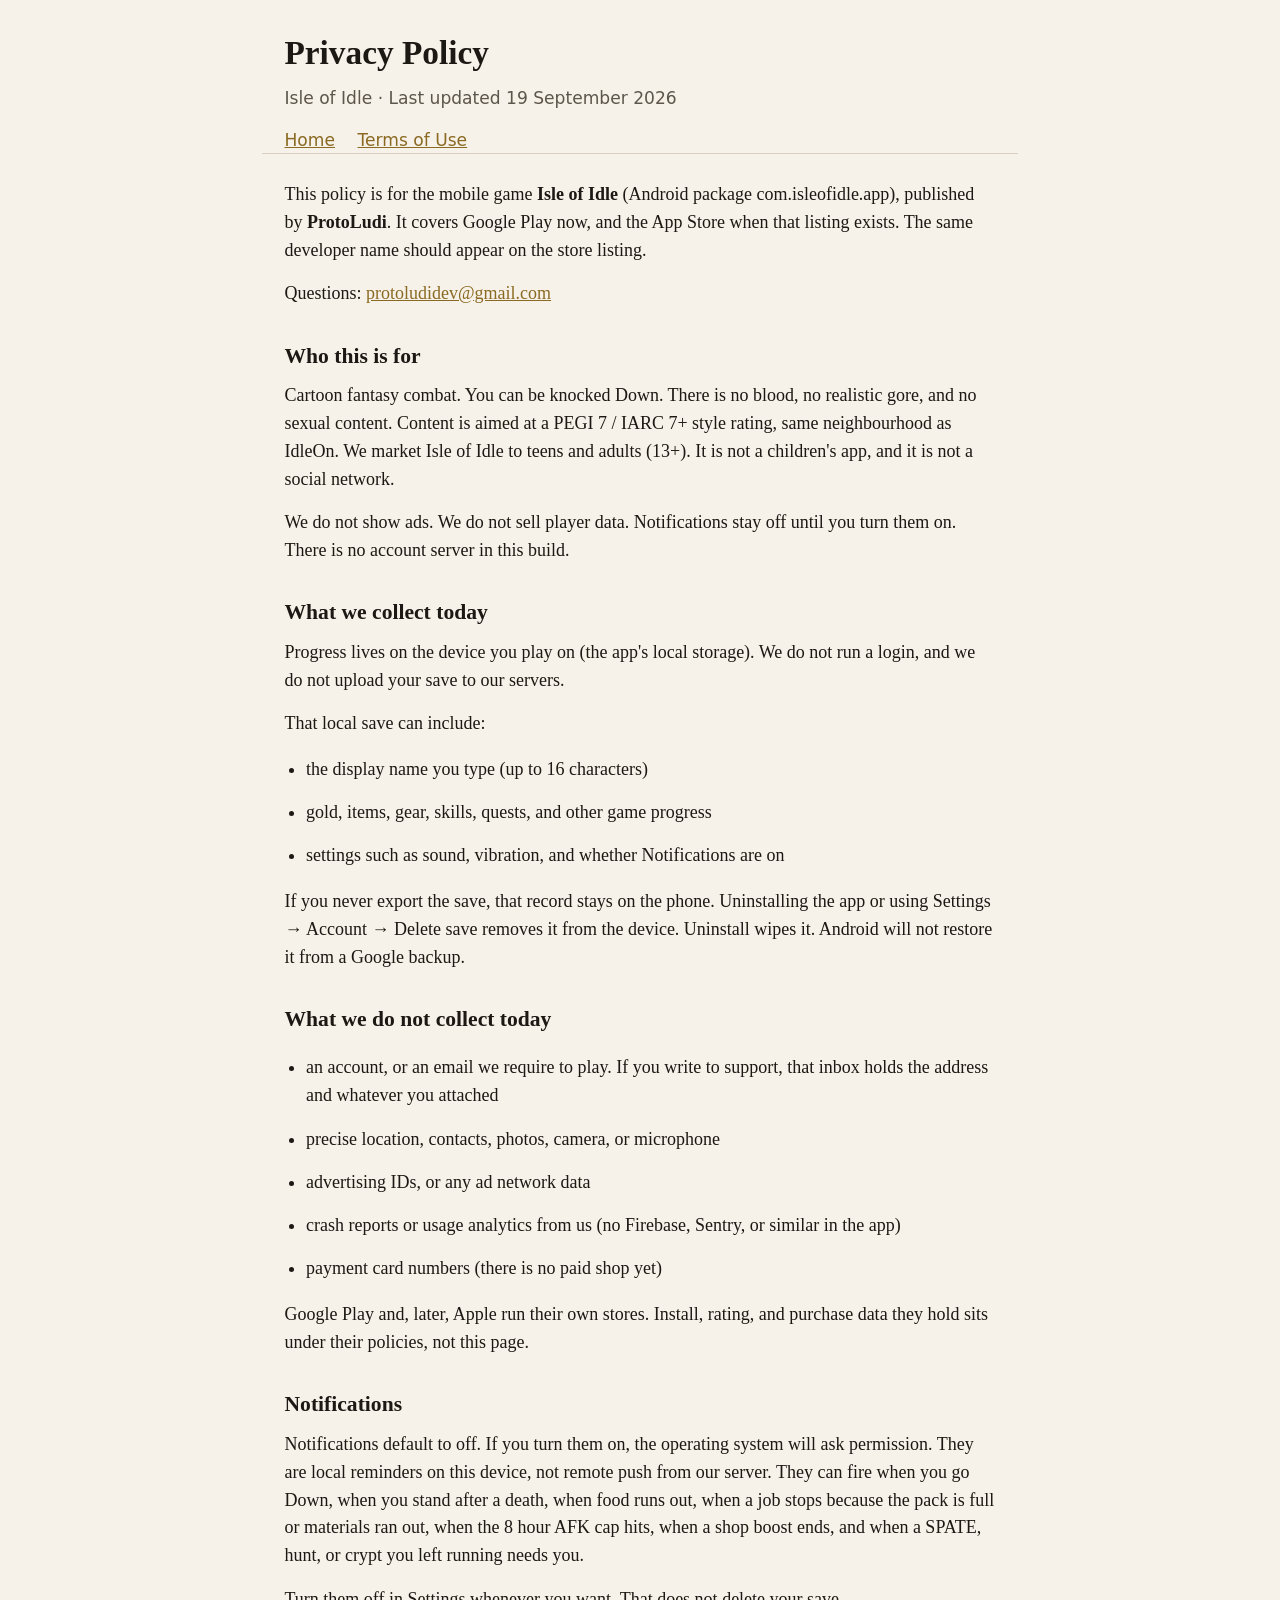
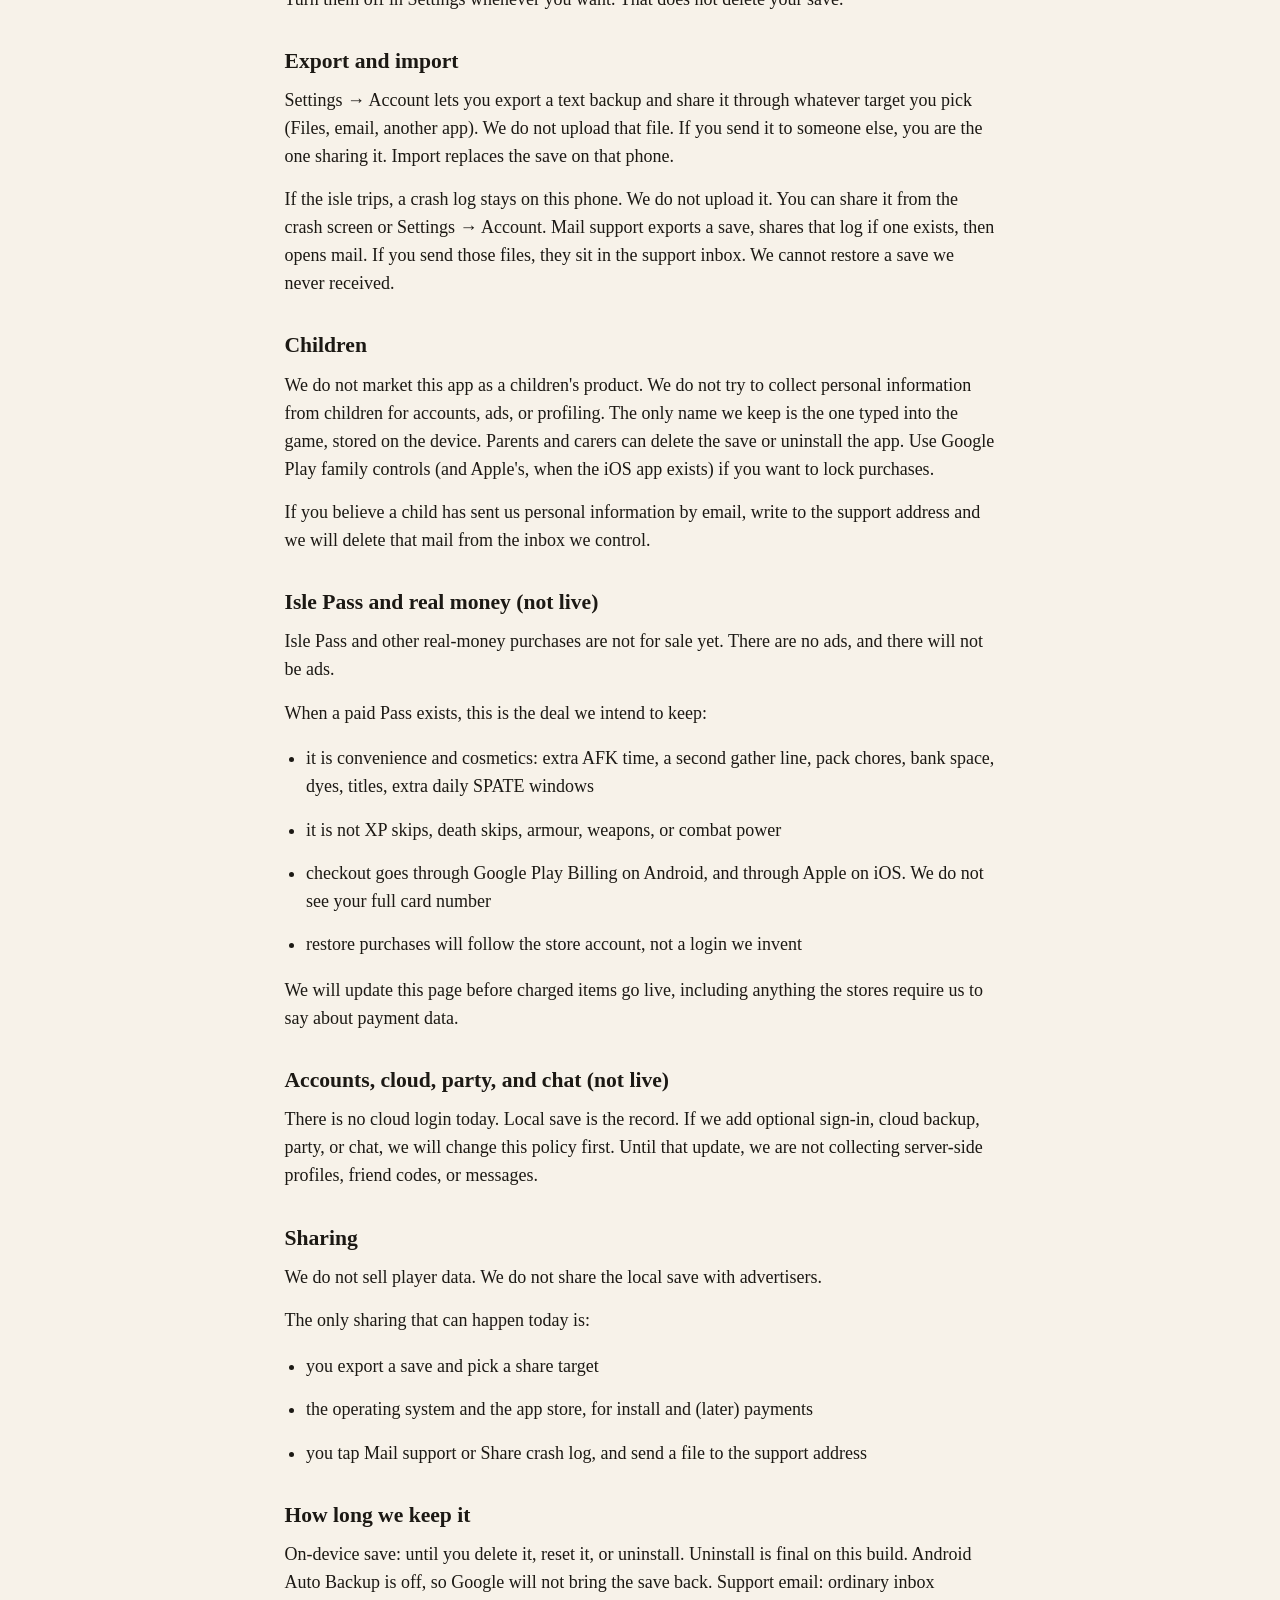
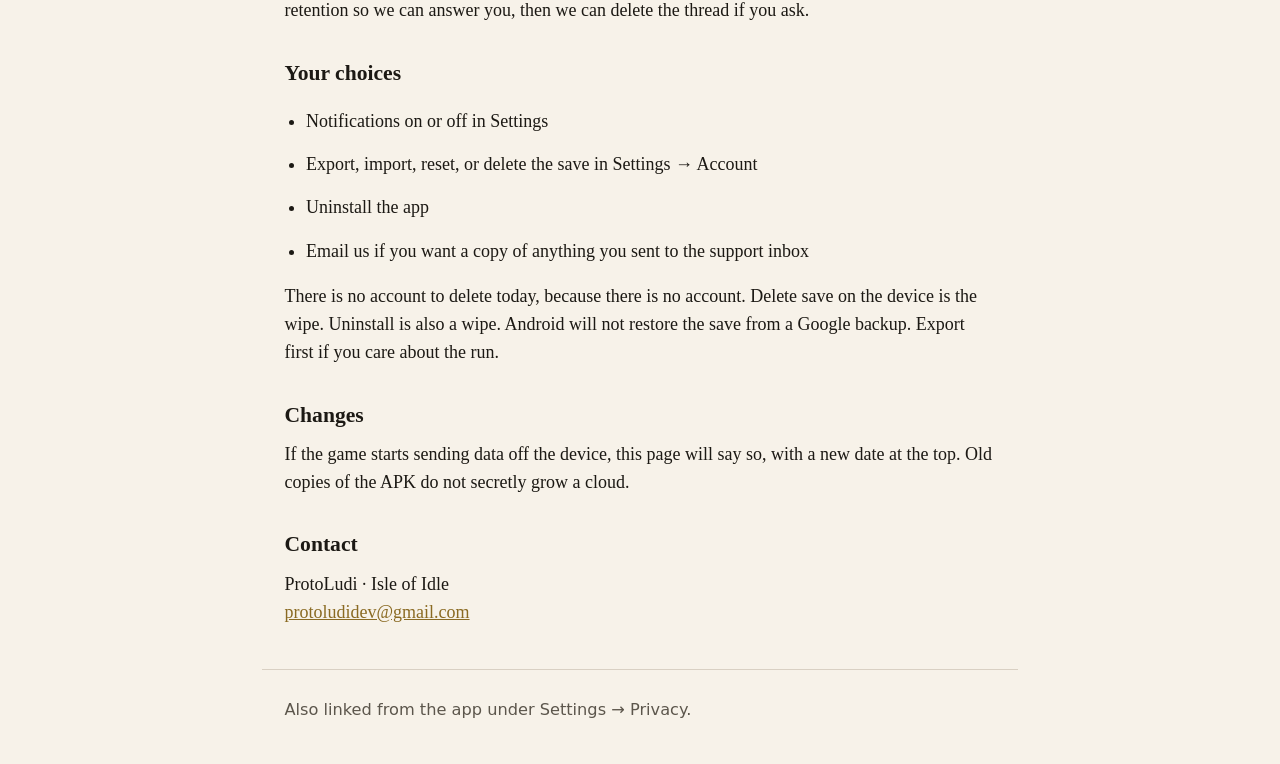
==== commit f6b1fbac: "Update index.html placement error" ====
--- a/privacy/index.html
+++ b/privacy/index.html
@@ -81,6 +81,9 @@
         you pick (Files, email, another app). We do not upload that file. If you send it to
         someone else, you are the one sharing it. Import replaces the save on that phone.
       </p>
+      <p> <p>
+        If the isle trips, a crash log stays on this phone. We do not upload it. You can share it from the crash screen or Settings → Account. Mail support exports a save, shares that log if one exists, then opens mail. If you send those files, they sit in the support inbox. We cannot restore a save we never received.
+      </p></p>
 
       <h2>Children</h2>
       <p>
@@ -88,9 +91,6 @@
         children for accounts, ads, or profiling. The only name we keep is the one typed into the game, stored
         on the device. Parents and carers can delete the save or uninstall the app. Use Google Play family
         controls (and Apple's, when the iOS app exists) if you want to lock purchases.
-      </p>
-      <p>
-        If the isle trips, a crash log stays on this phone. We do not upload it. You can share it from the crash screen or Settings → Account. Mail support exports a save, shares that log if one exists, then opens mail. If you send those files, they sit in the support inbox. We cannot restore a save we never received.
       </p>
       <p>
         If you believe a child has sent us personal information by email, write to the support
